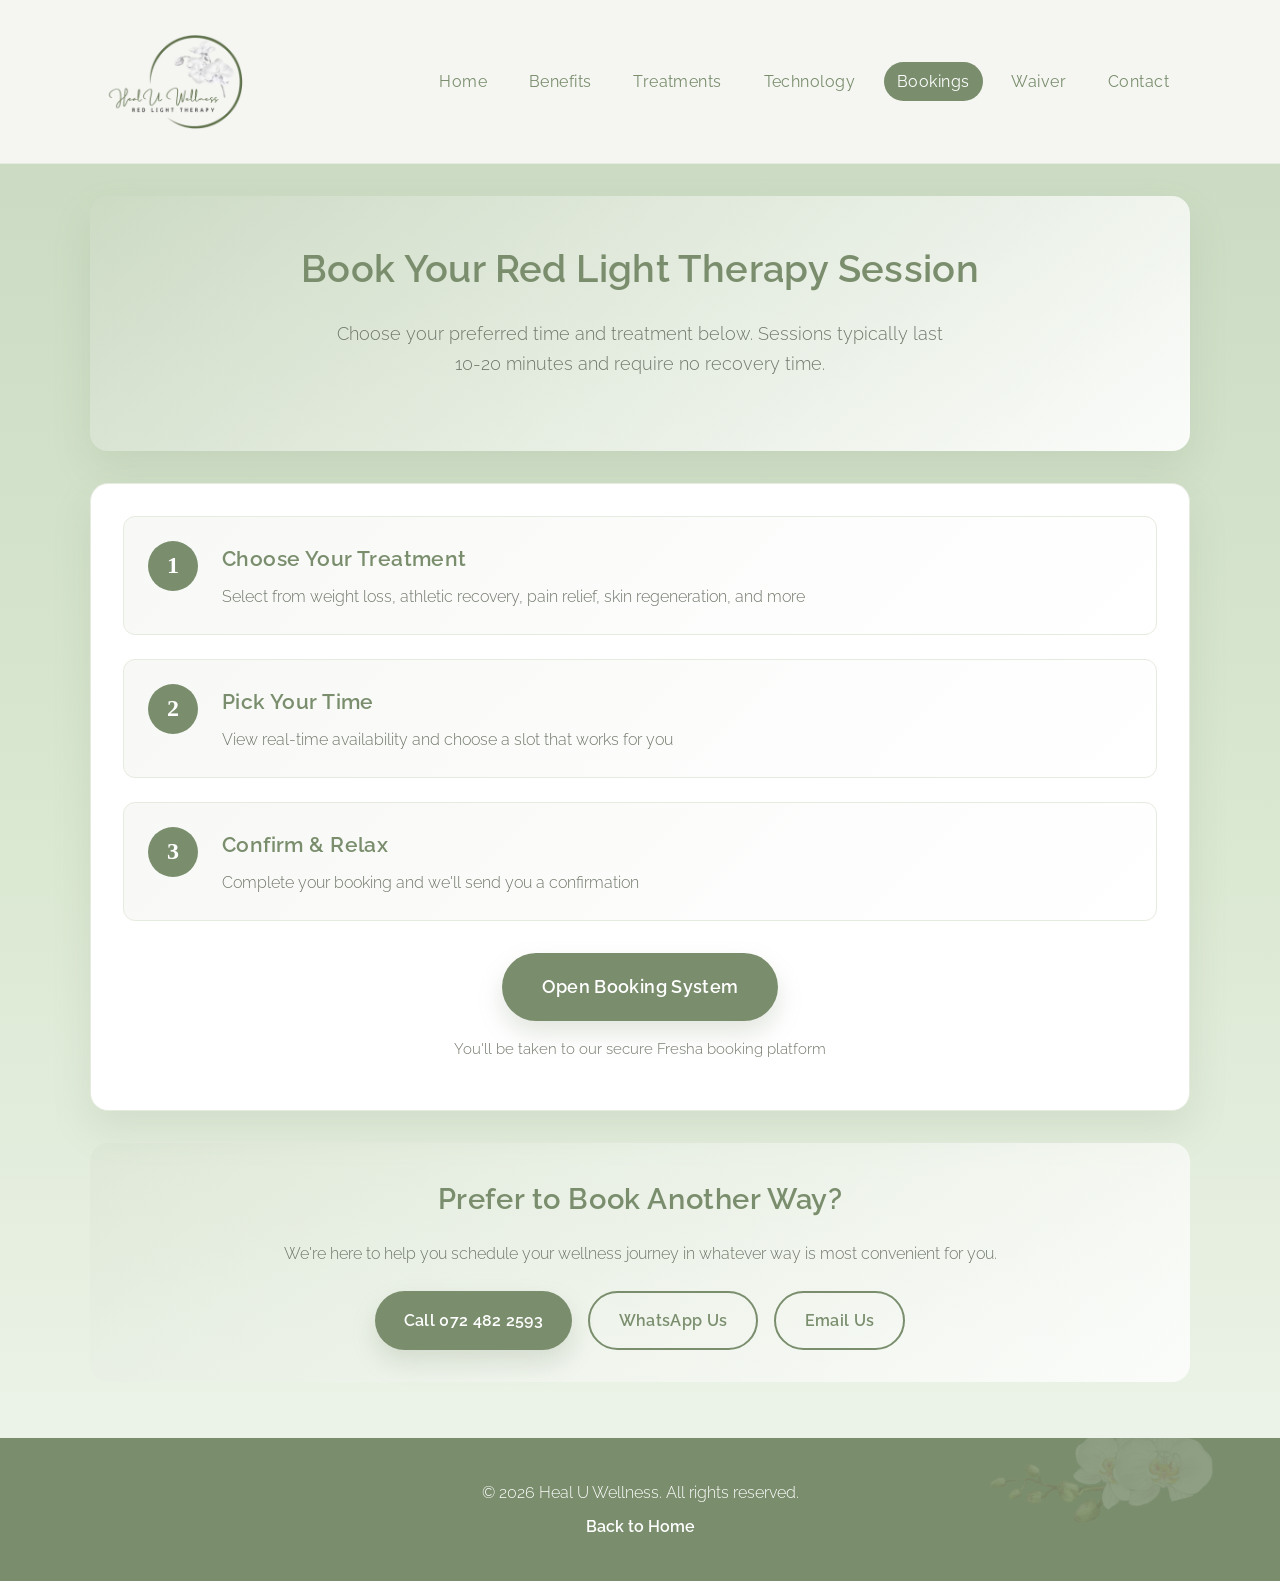
==== booking.html @ 1daddbcf "SEO pass and auto-deploy to Xneelo Bring the repo up to date with the live site, then: - remove orch" ====
<!DOCTYPE html>
<html lang="en">
<head>
  <meta charset="UTF-8">
  <meta name="viewport" content="width=device-width, initial-scale=1.0">

  <!-- Google tag (gtag.js) -->
  <script async src="https://www.googletagmanager.com/gtag/js?id=G-SNTFYKD85T"></script>
  <script>
    window.dataLayer = window.dataLayer || [];
    function gtag(){dataLayer.push(arguments);}
    gtag('js', new Date());

    gtag('config', 'G-SNTFYKD85T');
  </script>

  <title>Book Your Session - Heal U Wellness</title>
  <meta name="description" content="Book your red light therapy session at Heal U Wellness in Durbanville Hills. Choose from individual treatments or bundled packages.">
  <link rel="canonical" href="https://www.healuwellness.co.za/booking.html">
  <meta property="og:title" content="Book Your Session - Heal U Wellness">
  <meta property="og:description" content="Book your red light therapy session at Heal U Wellness in Durbanville Hills. Choose from individual treatments or bundled packages.">
  <meta property="og:url" content="https://www.healuwellness.co.za/booking.html">
  <meta property="og:type" content="website">
  <meta property="og:site_name" content="Heal U Wellness">
  <meta property="og:locale" content="en_ZA">
  <meta property="og:image" content="https://www.healuwellness.co.za/og-image.jpg">
  <meta property="og:image:width" content="1200">
  <meta property="og:image:height" content="630">
  <meta property="og:image:alt" content="Client relaxing under red light therapy at Heal U Wellness">
  <meta name="twitter:card" content="summary_large_image">
  <link rel="icon" type="image/x-icon" href="favicon.ico">
  <link rel="shortcut icon" type="image/x-icon" href="favicon.ico">
  <link rel="preconnect" href="https://fonts.googleapis.com">
  <link rel="preconnect" href="https://fonts.gstatic.com" crossorigin>
  <link href="https://fonts.googleapis.com/css2?family=Raleway:wght@300;400;500;600;700&display=swap" rel="stylesheet">
  <style>
/* Heal U Wellness - Soft Sage & Mauve Accent Palette */

:root {
  --cream: #f7f4f1;
  --petal: #f5f6f2;
  --blush: #e6ebdf;
  --orchid: #dcd4db;
  --mauve: #bfb6bd;
  --deep-mauve: #7a8e6d; /* soft sage green */
  --sand: #dfe7d2;
  --white: #ffffff;
  --charcoal: #2f2b2d;
  --text-muted: #70776a;
  --shadow: 0 18px 38px rgba(122, 142, 109, 0.16);
  --radius: 18px;
}

*,
*::before,
*::after {
  box-sizing: border-box;
}

html {
  scroll-behavior: smooth;
}

body {
  font-family: 'Raleway', sans-serif;
  font-weight: 300;
  margin: 0;
  background: linear-gradient(180deg, #c8d9c0 0%, #dbe8d2 55%, #f0f5ed 100%);
  color: var(--charcoal);
  line-height: 1.7;
}

h1, h2, h3, h4, h5, h6 {
  font-family: 'Raleway', sans-serif;
  font-weight: 600;
  letter-spacing: 0.02em;
}

img {
  max-width: 100%;
  display: block;
  height: auto;
}

a {
  color: inherit;
  text-decoration: none;
}

main {
  padding: 0 1.5rem 1.5rem;
}

section {
  padding: 1.5rem 0;
  max-width: 1100px;
  margin: 0 auto;
}

.site-header {
  background: var(--petal);
  border-bottom: 1px solid var(--blush);
}

.header-inner {
  max-width: 1100px;
  margin: 0 auto;
  display: flex;
  align-items: center;
  justify-content: space-between;
  padding: 0.1rem 0.5rem;
}

.brand-logo {
  width: 160px;
  min-width: 140px;
}

.main-nav {
  display: flex;
  align-items: center;
  margin-left: auto;
  background: transparent;
  border: none;
  box-shadow: none;
}

.main-nav ul {
  list-style: none;
  margin: 0;
  padding: 0;
  display: flex;
  gap: 1rem;
  justify-content: flex-end;
  flex-wrap: wrap;
  font-family: 'Raleway', sans-serif;
  font-weight: 400;
  color: var(--deep-mauve);
  letter-spacing: 0.03em;
}

.main-nav li {
  display: inline-flex;
  position: relative;
}

.main-nav a {
  padding: 0.35rem 0.8rem;
  border-radius: 999px;
  transition: background 0.2s ease, color 0.2s ease;
}

.main-nav a:hover,
.main-nav a:focus {
  background: var(--blush);
  color: var(--charcoal);
}

.main-nav a.active {
  background: var(--deep-mauve);
  color: var(--white);
}

.main-nav .dropdown {
  position: relative;
}

.main-nav .dropdown-menu {
  position: absolute;
  top: 100%;
  left: 0;
  background: var(--white);
  border: 1px solid var(--blush);
  border-radius: 12px;
  box-shadow: var(--shadow);
  min-width: 160px;
  padding: 0.5rem 0;
  opacity: 0;
  visibility: hidden;
  transform: translateY(-10px);
  transition: opacity 0.2s ease, transform 0.2s ease, visibility 0.2s;
  z-index: 100;
  margin-top: 0.5rem;
}

.main-nav .dropdown:hover .dropdown-menu {
  opacity: 1;
  visibility: visible;
  transform: translateY(0);
}

.main-nav .dropdown-menu a {
  display: block;
  padding: 0.6rem 1rem;
  border-radius: 0;
  white-space: nowrap;
}

.main-nav .dropdown-menu a:hover {
  background: var(--blush);
  border-radius: 0;
}

.btn {
  display: inline-flex;
  align-items: center;
  justify-content: center;
  padding: 0.85rem 1.8rem;
  border-radius: 999px;
  border: none;
  background: var(--deep-mauve);
  color: var(--white);
  font-weight: 600;
  letter-spacing: 0.02em;
  box-shadow: 0 12px 24px rgba(122, 142, 109, 0.22);
  cursor: pointer;
  transition: transform 0.2s ease, box-shadow 0.2s ease;
}

.btn:hover,
.btn:focus {
  transform: translateY(-2px);
  box-shadow: 0 18px 36px rgba(122, 142, 109, 0.26);
}

.btn-outline {
  background: transparent;
  border: 2px solid var(--deep-mauve);
  color: var(--deep-mauve);
  box-shadow: none;
}

.btn-outline:hover,
.btn-outline:focus {
  background: rgba(122, 142, 109, 0.1);
}

.booking-hero {
  background: linear-gradient(140deg, rgba(205, 214, 196, 0.3), rgba(255, 255, 255, 0.9));
  border-radius: var(--radius);
  padding: 2.5rem;
  box-shadow: var(--shadow);
  margin: 2rem auto;
  text-align: center;
  max-width: 1100px;
}

.booking-hero h1 {
  font-size: 2.4rem;
  margin: 0 0 1rem;
  color: var(--deep-mauve);
  letter-spacing: 0.01em;
}

.booking-hero p {
  font-size: 1.1rem;
  color: var(--text-muted);
  margin-bottom: 2rem;
  max-width: 620px;
  margin-left: auto;
  margin-right: auto;
}

.booking-container {
  background: var(--white);
  border-radius: var(--radius);
  padding: 2rem;
  box-shadow: var(--shadow);
  margin: 2rem auto;
  max-width: 1100px;
  border: 1px solid var(--blush);
}

.booking-options {
  display: grid;
  gap: 1.5rem;
  margin-bottom: 2rem;
}

.booking-step {
  display: flex;
  align-items: flex-start;
  gap: 1.5rem;
  padding: 1.5rem;
  background: linear-gradient(135deg, rgba(205, 214, 196, 0.15), rgba(255, 255, 255, 0.3));
  border-radius: 12px;
  border: 1px solid var(--blush);
  transition: transform 0.2s ease, box-shadow 0.2s ease;
}

.booking-step:hover {
  transform: translateX(8px);
  box-shadow: 0 8px 16px rgba(122, 142, 109, 0.12);
}

.step-number {
  flex-shrink: 0;
  width: 50px;
  height: 50px;
  background: var(--deep-mauve);
  color: var(--white);
  border-radius: 50%;
  display: flex;
  align-items: center;
  justify-content: center;
  font-family: 'Cormorant Garamond', serif;
  font-size: 1.5rem;
  font-weight: 600;
}

.step-content h3 {
  margin: 0 0 0.5rem;
  color: var(--deep-mauve);
  font-size: 1.3rem;
}

.step-content p {
  margin: 0;
  color: var(--text-muted);
  line-height: 1.6;
}

.btn-large {
  padding: 1.2rem 2.5rem;
  font-size: 1.1rem;
}

.alternative-booking {
  background: linear-gradient(140deg, rgba(205, 214, 196, 0.2), rgba(255, 255, 255, 0.8));
  border-radius: var(--radius);
  padding: 2rem;
  margin: 2rem auto;
  max-width: 1100px;
  text-align: center;
}

.alternative-booking h2 {
  font-size: 1.8rem;
  margin: 0 0 1rem;
  color: var(--deep-mauve);
}

.alternative-booking p {
  color: var(--text-muted);
  margin-bottom: 1.5rem;
}

.cta {
  display: flex;
  gap: 1rem;
  flex-wrap: wrap;
  justify-content: center;
}

footer {
  background: var(--deep-mauve);
  color: var(--white);
  text-align: center;
  padding: 2.2rem 1.5rem;
  position: relative;
  overflow: hidden;
}

footer::before {
  content: '';
  position: absolute;
  bottom: -20px;
  right: 50px;
  width: 250px;
  height: 250px;
  background: url('orchid.webp') center/contain no-repeat;
  opacity: 0.15;
  pointer-events: none;
  transform: rotate(-15deg);
}

footer a {
  color: var(--white);
  font-weight: 600;
}

footer p {
  margin: 0.4rem 0;
  position: relative;
  z-index: 1;
}

@media (max-width: 768px) {
  .header-inner {
    flex-direction: column;
    gap: 0.75rem;
    text-align: center;
  }

  .main-nav {
    margin-left: 0;
  }

  .main-nav ul {
    justify-content: center;
  }

  .brand-logo {
    width: 170px;
  }

  .booking-hero h1 {
    font-size: 2rem;
  }

  .booking-step {
    flex-direction: column;
    text-align: center;
    align-items: center;
  }

  .step-number {
    margin-bottom: 0.5rem;
  }
}

@media (max-width: 520px) {
  main {
    padding: 0 1rem 3rem;
  }

  .booking-hero,
  .booking-container,
  .alternative-booking {
    padding: 1.5rem;
  }

  .btn,
  .btn-outline {
    width: 100%;
  }

  .cta {
    flex-direction: column;
  }
}
  </style>
</head>
<body>
  <header class="site-header" id="top">
    <div class="header-inner">
      <a href="index.html"><img src="heal-u-wellness-logo.webp" alt="Heal U Wellness red light therapy logo" class="brand-logo"></a>
      <nav class="main-nav">
        <ul>
          <li><a href="index.html#home">Home</a></li>
          <li><a href="index.html#benefits">Benefits</a></li>
          <li class="dropdown">
            <a href="index.html#treatments">Treatments</a>
            <div class="dropdown-menu">
              <a href="index.html#bundles">Bundles</a>
            </div>
          </li>
          <li class="dropdown">
            <a href="index.html#technology">Technology</a>
            <div class="dropdown-menu">
              <a href="research.html">Research</a>
            </div>
          </li>
          <li><a href="booking.html" class="active">Bookings</a></li>
          <li><a href="waiver.html">Waiver</a></li>
          <li><a href="index.html#contact">Contact</a></li>
        </ul>
      </nav>
    </div>
  </header>

  <main>
    <div class="booking-hero">
      <h1>Book Your Red Light Therapy Session</h1>
      <p>Choose your preferred time and treatment below. Sessions typically last 10-20 minutes and require no recovery time.</p>
    </div>

    <div class="booking-container">
      <div class="booking-options">
        <div class="booking-step">
          <div class="step-number">1</div>
          <div class="step-content">
            <h3>Choose Your Treatment</h3>
            <p>Select from weight loss, athletic recovery, pain relief, skin regeneration, and more</p>
          </div>
        </div>
        <div class="booking-step">
          <div class="step-number">2</div>
          <div class="step-content">
            <h3>Pick Your Time</h3>
            <p>View real-time availability and choose a slot that works for you</p>
          </div>
        </div>
        <div class="booking-step">
          <div class="step-number">3</div>
          <div class="step-content">
            <h3>Confirm & Relax</h3>
            <p>Complete your booking and we'll send you a confirmation</p>
          </div>
        </div>
      </div>
      <div class="cta" style="margin-top: 2rem;">
        <a href="https://www.fresha.com/book-now/heal-u-wellness-oq3bak8i/all-offer?share=true&pId=2724512" target="_blank" rel="noopener" class="btn btn-large">Open Booking System</a>
      </div>
      <p style="text-align: center; color: var(--text-muted); margin-top: 1rem; font-size: 0.95rem;">You'll be taken to our secure Fresha booking platform</p>
    </div>

    <div class="alternative-booking">
      <h2>Prefer to Book Another Way?</h2>
      <p>We're here to help you schedule your wellness journey in whatever way is most convenient for you.</p>
      <div class="cta">
        <a href="tel:0724822593" class="btn">Call 072 482 2593</a>
        <a href="https://wa.me/27724822593" target="_blank" rel="noopener" class="btn btn-outline">WhatsApp Us</a>
        <a href="mailto:Debbie@healuwellness.co.za" class="btn btn-outline">Email Us</a>
      </div>
    </div>
  </main>

  <footer>
    <p>&copy; <span id="year"></span> Heal U Wellness. All rights reserved.</p>
    <p><a href="index.html#top">Back to Home</a></p>
  </footer>

  <script>
    document.getElementById('year').textContent = new Date().getFullYear();
  </script>
</body>
</html>
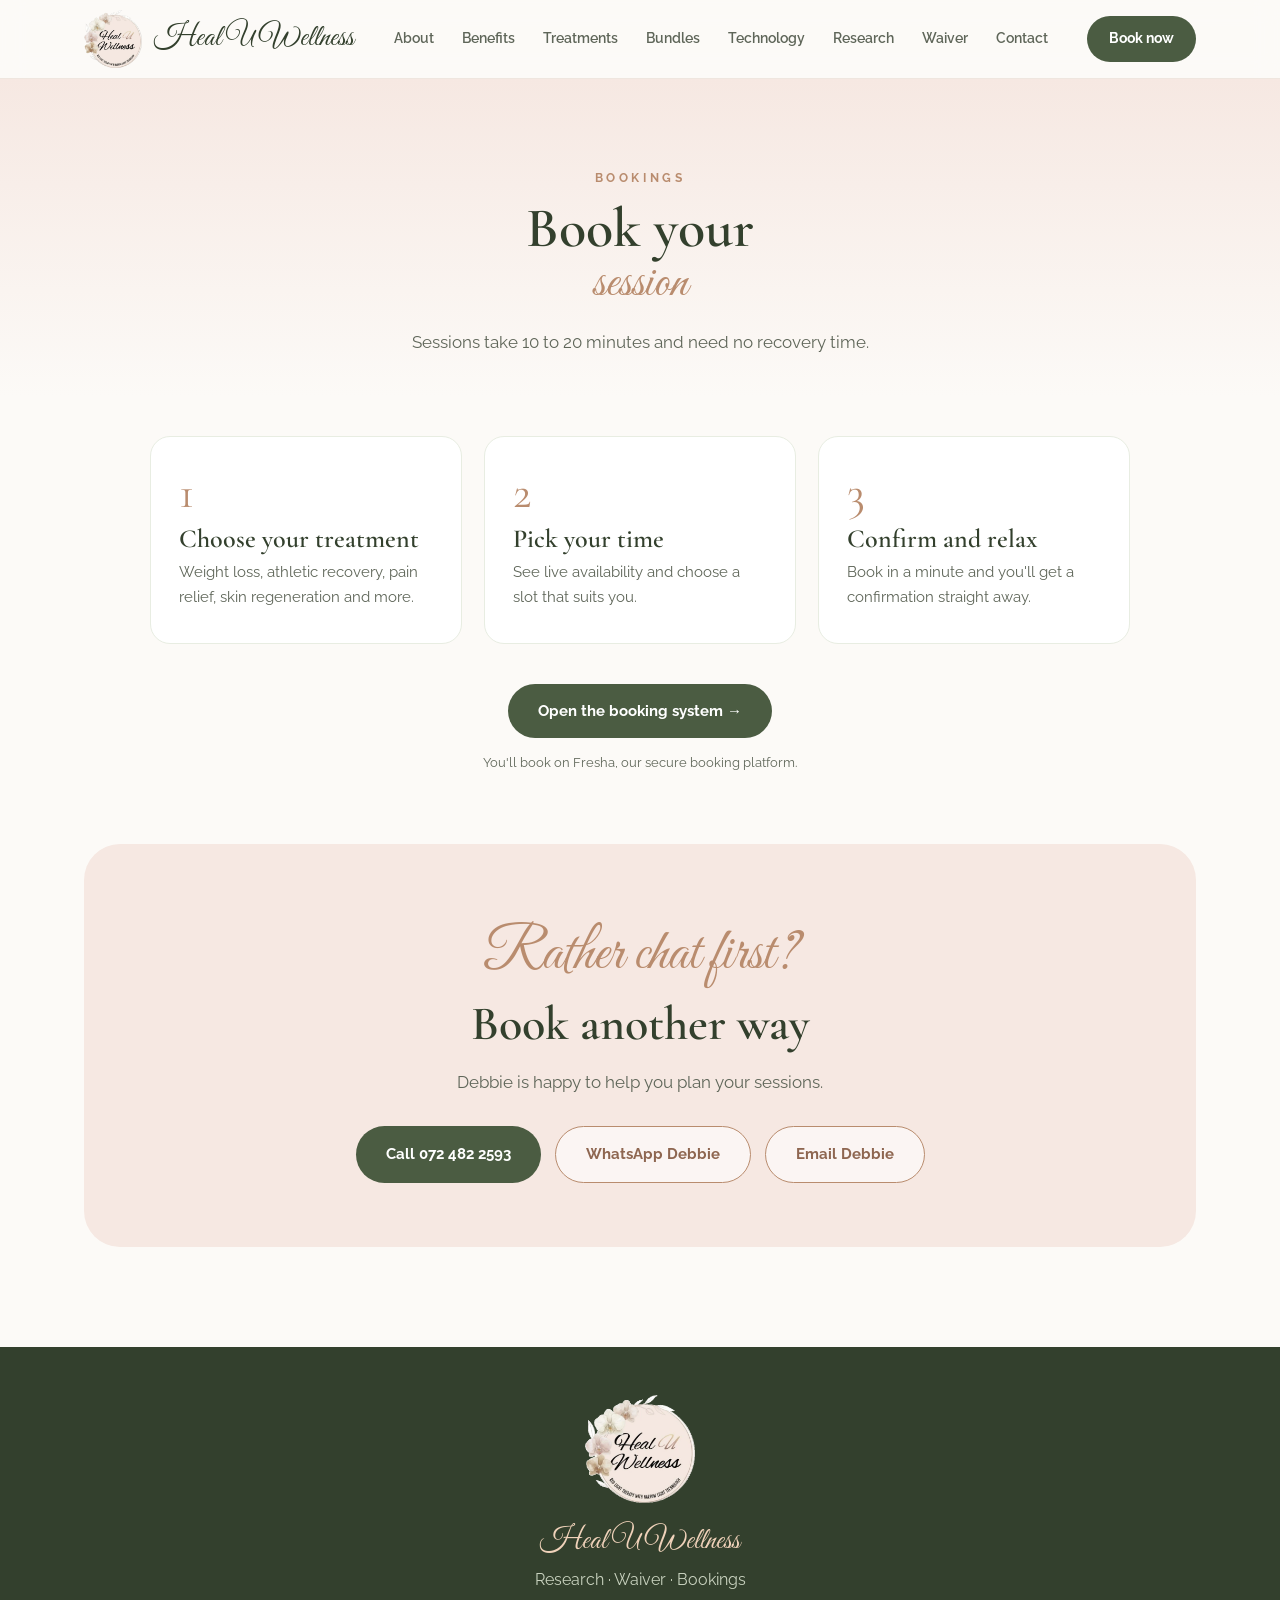
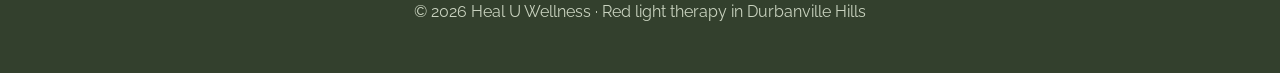
==== commit 46ba95c3: "Restyle Bookings, Waiver and Research to match the new home page Same nav, footer and palette as the" ====
--- a/booking.html
+++ b/booking.html
@@ -32,497 +32,261 @@
   <link rel="shortcut icon" type="image/x-icon" href="favicon.ico">
   <link rel="preconnect" href="https://fonts.googleapis.com">
   <link rel="preconnect" href="https://fonts.gstatic.com" crossorigin>
-  <link href="https://fonts.googleapis.com/css2?family=Raleway:wght@300;400;500;600;700&display=swap" rel="stylesheet">
+  <link href="https://fonts.googleapis.com/css2?family=Cormorant+Garamond:ital,wght@0,500;0,600;0,700;1,500&family=Great+Vibes&family=Raleway:wght@400;500;600;700&display=swap" rel="stylesheet">
   <style>
-/* Heal U Wellness - Soft Sage & Mauve Accent Palette */
-
-:root {
-  --cream: #f7f4f1;
-  --petal: #f5f6f2;
-  --blush: #e6ebdf;
-  --orchid: #dcd4db;
-  --mauve: #bfb6bd;
-  --deep-mauve: #7a8e6d; /* soft sage green */
-  --sand: #dfe7d2;
-  --white: #ffffff;
-  --charcoal: #2f2b2d;
-  --text-muted: #70776a;
-  --shadow: 0 18px 38px rgba(122, 142, 109, 0.16);
-  --radius: 18px;
+:root{
+  --sage:#7A8E6D; --sage-deep:#4B5C42; --sage-ink:#33402D; --sage-soft:#E8EDE2; --sage-mist:#F3F6EF;
+  --blush:#F6E8E2; --blush-deep:#EBD3CA; --rose:#B98C6E; --rose-dark:#8E6650;
+  --cream:#FCFAF7; --ink:#2F2B2D; --muted:#5F6659; --red:#D9463A;
+  --gold: linear-gradient(135deg,#D9B79A 0%,#B98C6E 45%,#8E6650 100%);
 }
-
-*,
-*::before,
-*::after {
-  box-sizing: border-box;
+*{box-sizing:border-box;margin:0;padding:0}
+body{font-family:Raleway,sans-serif;color:var(--ink);background:var(--cream);line-height:1.65;-webkit-font-smoothing:antialiased}
+img{max-width:100%;display:block}
+a{color:inherit;text-decoration:none}
+.wrap{max-width:1160px;margin:0 auto;padding:0 24px}
+h1,h2,h3{font-family:'Cormorant Garamond',serif;color:var(--sage-ink);line-height:1.1;font-weight:600}
+.script{font-family:'Great Vibes',cursive;font-weight:400;color:var(--rose);}
+.eyebrow{font-size:12px;letter-spacing:.3em;text-transform:uppercase;font-weight:700;color:var(--rose)}
+.btn{display:inline-flex;align-items:center;gap:8px;padding:15px 30px;border-radius:999px;font-weight:700;font-size:15px;transition:transform .2s,box-shadow .2s}
+.btn:hover{transform:translateY(-2px)}
+.btn-primary{background:var(--sage-deep);color:#fff}
+.btn-ghost{border:1.5px solid var(--rose);color:var(--rose-dark);background:rgba(255,255,255,.6)}
+.btn-light{background:#fff;color:var(--sage-deep)}
+.rule{width:48px;height:1.5px;background:var(--rose);margin:18px 0 0}
+.center{text-align:center}.center .rule{margin:18px auto 0}
+
+/* nav */
+nav{position:sticky;top:0;z-index:20;background:rgba(252,250,247,.88);backdrop-filter:blur(12px);border-bottom:1px solid rgba(185,140,110,.18)}
+nav .wrap{display:flex;align-items:center;justify-content:space-between;height:78px}
+nav .brand{display:flex;align-items:center;gap:12px}
+nav .brand img{width:58px;height:58px}
+nav .brand span{font-family:'Great Vibes';font-size:30px;color:var(--sage-ink)}
+nav ul{display:flex;gap:28px;list-style:none;font-size:14px;font-weight:600;color:var(--muted)}
+nav ul a:hover{color:var(--rose-dark)}
+nav .btn{padding:11px 22px;font-size:14px}
+
+/* hero */
+.hero{background:var(--cream)}
+.hero .wrap{display:grid;grid-template-columns:1.05fr .95fr;gap:56px;align-items:center;padding-top:72px;padding-bottom:88px}
+.hero h1{font-size:68px;margin:18px 0 6px}
+.hero h1 .script{display:block;font-size:64px;margin-top:4px}
+.hero p.lead{font-size:18px;color:var(--muted);max-width:500px;margin:18px 0 32px}
+.hero .ctas{display:flex;gap:14px;flex-wrap:wrap}
+.chips{display:flex;gap:10px;flex-wrap:wrap;margin-top:34px}
+.chip{display:flex;align-items:center;gap:8px;font-size:14px;font-weight:600;color:var(--sage-deep)}.chip svg{color:var(--rose)}.chips{gap:22px !important}
+.chip b{color:var(--rose-dark)}
+.hero-art{position:relative;justify-self:center;width:440px;max-width:100%}
+.arch{border-radius:220px 220px 28px 28px;overflow:hidden;aspect-ratio:4/5;box-shadow:0 24px 48px rgba(75,92,66,.14)}
+.arch img{width:100%;height:100%;object-fit:cover;object-position:62% 50%}
+.hero-art .badge{position:absolute;left:-70px;bottom:-40px;width:210px;filter:drop-shadow(0 18px 30px rgba(0,0,0,.12))}
+.hero-art .glow{position:absolute;inset:10% -12% auto auto;width:240px;height:240px;border-radius:50%;background:radial-gradient(circle,rgba(217,70,58,.25),transparent 70%);z-index:-1}
+.orchid-deco{position:absolute;right:-60px;top:40px;width:320px;opacity:.5;transform:rotate(-12deg);pointer-events:none}
+
+/* benefits strip */
+.strip{background:var(--sage-deep);color:#fff}
+.strip .wrap{display:grid;grid-template-columns:repeat(5,1fr);gap:16px;padding:34px 24px}
+.strip div{display:flex;flex-direction:column;align-items:center;gap:10px;font-weight:600;font-size:14px;text-align:center}
+.strip img{width:46px;height:46px;filter:brightness(0) invert(1);opacity:.9}
+
+section{padding:96px 0}
+h2{font-size:48px}
+.sub{color:var(--muted);font-size:17px;max-width:620px;margin:18px auto 0}
+
+/* what it does */
+.does{background:var(--blush)}
+.does .grid{display:grid;grid-template-columns:repeat(2,1fr);gap:0 48px;max-width:900px;margin:48px auto 0}
+.does .item{display:flex;gap:12px;align-items:flex-start;padding:14px 0;border-bottom:1px solid var(--blush-deep);font-weight:500}
+.tick{flex:none;color:var(--rose);margin-top:3px}
+
+/* treatments */
+.cards{display:grid;grid-template-columns:repeat(4,1fr);gap:22px;margin-top:52px}
+.card{background:#fff;border-radius:20px;padding:28px 24px 24px;border:1px solid var(--sage-soft);display:flex;flex-direction:column;transition:transform .25s,box-shadow .25s;position:relative}
+.card:hover{border-color:var(--sage)}
+.card .ico{width:54px;height:54px;border-radius:16px;background:var(--sage-mist);display:grid;place-items:center;font-size:26px;margin-bottom:16px}
+.card h3{font-size:26px}
+.card .meta{font-size:12px;font-weight:700;letter-spacing:.06em;text-transform:uppercase;color:var(--rose-dark);margin:6px 0 10px}
+.card p{font-size:14.5px;color:var(--muted)}
+.card ul{list-style:none;margin:14px 0 18px;font-size:14px}
+.card li{padding-left:22px;position:relative;margin:5px 0;color:var(--sage-ink)}
+.card li:before{content:'';position:absolute;left:2px;top:9px;width:8px;height:8px;border-radius:50%;background:var(--rose)}
+.card .foot{margin-top:auto;display:flex;align-items:center;justify-content:space-between;gap:8px;padding-top:16px;border-top:1px dashed var(--blush-deep)}
+.price{font-family:'Cormorant Garamond';font-size:26px;font-weight:700;color:var(--sage-ink)}
+.price small{font-family:Raleway;font-size:11px;font-weight:600;color:var(--muted);display:block;letter-spacing:.05em;text-transform:uppercase}
+.card .btn{padding:10px 18px;font-size:13px}
+
+/* bundles */
+.bundles{background:linear-gradient(180deg,var(--sage-mist),var(--sage-soft))}
+.bgrid{display:grid;grid-template-columns:repeat(5,1fr);gap:18px;margin-top:48px}
+.bundle{display:flex;flex-direction:column;align-items:center;background:#fff;border-radius:22px;padding:26px 20px 22px;text-align:center;position:relative;border:1px solid #fff;}
+.bundle .save{order:3;font-size:12px;font-weight:700;letter-spacing:.06em;text-transform:uppercase;color:var(--rose-dark);margin:-8px 0 14px}.bundle h3{order:1}.bundle p{order:2}.bundle .price{order:2}.bundle .btn{order:4}
+.bundle h3{font-size:22px;margin:10px 0 8px}
+.bundle p{font-size:13.5px;color:var(--muted);min-height:44px}
+.bundle .price{display:block;margin:12px 0 14px}
+.bundle .btn{padding:10px 18px;font-size:13px;margin-top:auto}
+.note{margin-top:30px;text-align:center;font-size:14px;color:var(--muted)}
+
+/* tech */
+.tech{background:var(--sage-ink);color:#E9EEE3}
+.tech .wrap{display:grid;grid-template-columns:1fr 1fr;gap:64px;align-items:center}
+.tech h2{color:#fff}.tech .eyebrow{background:linear-gradient(135deg,#F0D2BA,#D9B79A);-webkit-background-clip:text;background-clip:text}
+.tech p{color:#D3DBCB;margin-top:18px}
+.waves{display:flex;gap:16px;margin:30px 0}
+.wave{flex:1;border:1px solid rgba(255,255,255,.18);border-radius:20px;padding:20px;background:rgba(255,255,255,.04)}
+.wave b{display:block;font-family:'Cormorant Garamond';font-size:46px;line-height:1;color:#fff}
+.wave b span{font-size:22px}
+.wave i{font-style:normal;font-size:13px;color:#C2CCB9}
+.wave.red b{color:#FF8A7A}
+.science{list-style:none;display:grid;gap:12px;margin-top:8px}
+.science li{display:flex;gap:12px;font-size:15px}
+.science li strong{color:#fff}.science .dot{flex:none;width:6px;height:6px;border-radius:50%;background:#FF8A7A;margin-top:9px}
+.tech .photo{border-radius:20px;overflow:hidden}
+
+/* book */
+.book .panel{background:var(--blush);border-radius:36px;padding:64px 40px;text-align:center;position:relative;overflow:hidden}
+.book .panel .script{font-size:58px;display:block;margin-bottom:-6px}
+.book .ctas{display:flex;gap:14px;justify-content:center;flex-wrap:wrap;margin-top:30px}
+.book .orchid-l{position:absolute;left:-80px;bottom:-30px;width:300px;opacity:.55;transform:scaleX(-1) rotate(-8deg)}
+
+/* contact */
+.contact .wrap{display:grid;grid-template-columns:1fr 1.2fr;gap:28px}
+.box{background:#fff;border-radius:26px;padding:34px;border:1px solid var(--sage-soft)}
+.box h3{font-size:28px;margin-bottom:14px}
+.box .line{display:flex;gap:12px;align-items:center;margin:12px 0;font-weight:500}
+.box .line span{color:var(--rose);display:grid;place-items:center}
+label{display:block;font-size:13px;font-weight:700;color:var(--sage-ink);margin:14px 0 6px}
+input,textarea{width:100%;padding:13px 16px;border-radius:14px;border:1.5px solid var(--sage-soft);background:var(--sage-mist);font:inherit}
+footer{background:var(--sage-ink);color:#C9D2BF;text-align:center;padding:48px 24px}
+footer img{width:110px;margin:0 auto 14px}
+footer .script{color:#F0D2BA;font-size:30px}
+
+/* treatment finder */
+.finder{background:var(--sage-mist)}
+.quiz{max-width:760px;margin:44px auto 0;background:#fff;border-radius:24px;border:1px solid var(--sage-soft);padding:40px;min-height:330px;position:relative}
+.quiz .step{font-size:12px;font-weight:700;letter-spacing:.2em;text-transform:uppercase;color:var(--rose)}
+.quiz h3{font-size:32px;margin:8px 0 24px}
+.opts{display:grid;grid-template-columns:repeat(2,1fr);gap:12px}
+.opt{font:inherit;text-align:left;padding:16px 20px;border-radius:16px;border:1.5px solid var(--sage-soft);background:var(--cream);color:var(--sage-ink);font-weight:600;font-size:15px;cursor:pointer;transition:border-color .2s,background .2s,transform .2s}
+.opt:hover{border-color:var(--sage);background:#fff;transform:translateY(-2px)}
+.opt small{display:block;font-weight:500;color:var(--muted);font-size:13px;margin-top:2px}
+.back{background:none;border:0;font:inherit;color:var(--muted);font-size:13px;font-weight:600;cursor:pointer;margin-top:22px}
+.result .eyebrow{margin-bottom:6px}
+.result h3{font-size:40px;margin:0 0 6px}
+.result .plan{display:grid;grid-template-columns:repeat(3,1fr);gap:12px;margin:22px 0}
+.result .plan div{background:var(--sage-mist);border-radius:14px;padding:14px 16px;font-size:13px;color:var(--muted)}
+.result .plan b{display:block;font-family:'Cormorant Garamond';font-size:24px;color:var(--sage-ink);line-height:1.1}
+.result .ctas{display:flex;gap:12px;flex-wrap:wrap}
+.result .fine{font-size:12.5px;color:var(--muted);margin-top:18px}
+.fade{animation:fadeIn .45s ease both}
+@keyframes fadeIn{from{opacity:0;transform:translateY(10px)}to{opacity:1;transform:none}}
+
+/* scroll reveal */
+.reveal{opacity:0;transform:translateY(26px);transition:opacity .8s ease,transform .8s cubic-bezier(.2,.7,.2,1)}
+.reveal.in{opacity:1;transform:none}
+@media (prefers-reduced-motion:reduce){.reveal{opacity:1;transform:none;transition:none}.fade{animation:none}}
+@media (max-width:640px){.opts{grid-template-columns:1fr}.quiz{padding:26px}.result .plan{grid-template-columns:1fr}}
+
+/* meet debbie */
+.meet .grid{display:grid;grid-template-columns:minmax(0,400px) minmax(0,1fr);gap:80px;align-items:center;max-width:1040px;margin:0 auto}
+.meet .portrait{position:relative;max-width:400px}
+.meet .portrait img{width:100%;height:auto;aspect-ratio:4/5;object-fit:cover;border-radius:220px 220px 24px 24px;display:block}
+.meet .portrait::before{content:'';position:absolute;inset:-18px 18px 18px -18px;border:1.5px solid var(--rose);border-radius:220px 220px 24px 24px;opacity:.5;z-index:-1}
+.meet h2{text-align:left}
+.meet .script-hi{font-family:'Great Vibes';font-size:44px;color:var(--rose);line-height:1}
+.meet p{color:var(--muted);font-size:16.5px;line-height:1.8;margin:0 0 16px}
+.meet .sig{font-family:'Great Vibes';font-size:38px;color:var(--sage-deep);margin-top:6px}
+.meet .rule{margin:18px 0 24px}
+@media (max-width:900px){.meet .grid{grid-template-columns:1fr;gap:44px}.meet .portrait{max-width:360px;margin:0 auto}}
+
+@media (max-width:900px){
+  nav ul{display:none} nav .brand span{display:none} nav .btn{white-space:nowrap} .orchid-deco{width:200px;right:-70px;top:-10px;opacity:.35}
+  .hero .wrap,.tech .wrap,.contact .wrap{grid-template-columns:1fr}
+  .hero h1{font-size:46px}.hero h1 .script{font-size:44px}
+  .hero-art{width:300px;margin:20px auto 40px}.hero-art .badge{width:150px;left:-40px}
+  .strip .wrap{grid-template-columns:repeat(3,1fr)}
+  .cards{grid-template-columns:1fr 1fr}.bgrid{grid-template-columns:1fr 1fr}
+  .does .grid{grid-template-columns:1fr}
+  h2{font-size:38px} section{padding:70px 0}
 }
-
-html {
-  scroll-behavior: smooth;
+@media (max-width:560px){.cards,.bgrid{grid-template-columns:1fr}.strip .wrap{grid-template-columns:repeat(2,1fr)}}
+
+/* reviews */
+.reviews{padding-top:0}
+.rv-head{display:flex;align-items:center;justify-content:center;gap:14px;margin-bottom:36px;font-size:14px;color:var(--muted);flex-wrap:wrap}
+.rv-head b{font-family:'Cormorant Garamond';font-size:34px;color:var(--sage-ink);font-weight:600}
+.rv-head a{color:var(--rose-dark);font-weight:600}
+.stars{display:inline-flex;gap:3px;color:var(--rose)}
+.stars svg{width:16px;height:16px}
+.rvs{display:grid;grid-template-columns:repeat(3,1fr);gap:22px}
+.rv{background:#fff;border:1px solid var(--sage-soft);border-radius:20px;padding:30px 28px;position:relative}
+.rv::before{content:'\201C';position:absolute;top:6px;right:22px;font-family:'Cormorant Garamond';font-size:90px;color:var(--blush);line-height:1}
+.rv q{display:block;quotes:none;font-family:'Cormorant Garamond';font-size:23px;line-height:1.35;color:var(--sage-ink);margin:14px 0 18px}
+.rv .who{font-size:13px;font-weight:700;color:var(--sage-ink)}
+.rv .who span{display:block;font-weight:500;color:var(--muted);margin-top:2px}
+@media (max-width:900px){.rvs{grid-template-columns:1fr}}
+
+/* production extras */
+.nav-end{display:flex;align-items:center;gap:10px}
+.menu-btn{display:none;background:none;border:0;color:var(--sage-ink);cursor:pointer;padding:6px}
+.research-link{display:inline-block;margin-top:22px;color:#E8C9B5;font-weight:600;font-size:14px}
+.contact .line a{color:inherit}
+.flinks{margin-bottom:6px}.flinks a{color:inherit}
+button.btn{border:0;font:inherit;cursor:pointer}
+@media (max-width:900px){
+  .menu-btn{display:block}
+  nav ul.open{display:flex;flex-direction:column;gap:0;position:absolute;top:78px;left:0;right:0;background:var(--cream);border-bottom:1px solid rgba(185,140,110,.25);padding:8px 24px 16px}
+  nav ul.open a{display:block;padding:12px 0}
 }
 
-body {
-  font-family: 'Raleway', sans-serif;
-  font-weight: 300;
-  margin: 0;
-  background: linear-gradient(180deg, #c8d9c0 0%, #dbe8d2 55%, #f0f5ed 100%);
-  color: var(--charcoal);
-  line-height: 1.7;
-}
-
-h1, h2, h3, h4, h5, h6 {
-  font-family: 'Raleway', sans-serif;
-  font-weight: 600;
-  letter-spacing: 0.02em;
-}
-
-img {
-  max-width: 100%;
-  display: block;
-  height: auto;
-}
-
-a {
-  color: inherit;
-  text-decoration: none;
-}
-
-main {
-  padding: 0 1.5rem 1.5rem;
-}
-
-section {
-  padding: 1.5rem 0;
-  max-width: 1100px;
-  margin: 0 auto;
-}
-
-.site-header {
-  background: var(--petal);
-  border-bottom: 1px solid var(--blush);
-}
-
-.header-inner {
-  max-width: 1100px;
-  margin: 0 auto;
-  display: flex;
-  align-items: center;
-  justify-content: space-between;
-  padding: 0.1rem 0.5rem;
-}
-
-.brand-logo {
-  width: 160px;
-  min-width: 140px;
-}
-
-.main-nav {
-  display: flex;
-  align-items: center;
-  margin-left: auto;
-  background: transparent;
-  border: none;
-  box-shadow: none;
-}
-
-.main-nav ul {
-  list-style: none;
-  margin: 0;
-  padding: 0;
-  display: flex;
-  gap: 1rem;
-  justify-content: flex-end;
-  flex-wrap: wrap;
-  font-family: 'Raleway', sans-serif;
-  font-weight: 400;
-  color: var(--deep-mauve);
-  letter-spacing: 0.03em;
-}
-
-.main-nav li {
-  display: inline-flex;
-  position: relative;
-}
-
-.main-nav a {
-  padding: 0.35rem 0.8rem;
-  border-radius: 999px;
-  transition: background 0.2s ease, color 0.2s ease;
-}
-
-.main-nav a:hover,
-.main-nav a:focus {
-  background: var(--blush);
-  color: var(--charcoal);
-}
-
-.main-nav a.active {
-  background: var(--deep-mauve);
-  color: var(--white);
-}
-
-.main-nav .dropdown {
-  position: relative;
-}
-
-.main-nav .dropdown-menu {
-  position: absolute;
-  top: 100%;
-  left: 0;
-  background: var(--white);
-  border: 1px solid var(--blush);
-  border-radius: 12px;
-  box-shadow: var(--shadow);
-  min-width: 160px;
-  padding: 0.5rem 0;
-  opacity: 0;
-  visibility: hidden;
-  transform: translateY(-10px);
-  transition: opacity 0.2s ease, transform 0.2s ease, visibility 0.2s;
-  z-index: 100;
-  margin-top: 0.5rem;
-}
-
-.main-nav .dropdown:hover .dropdown-menu {
-  opacity: 1;
-  visibility: visible;
-  transform: translateY(0);
-}
-
-.main-nav .dropdown-menu a {
-  display: block;
-  padding: 0.6rem 1rem;
-  border-radius: 0;
-  white-space: nowrap;
-}
-
-.main-nav .dropdown-menu a:hover {
-  background: var(--blush);
-  border-radius: 0;
-}
-
-.btn {
-  display: inline-flex;
-  align-items: center;
-  justify-content: center;
-  padding: 0.85rem 1.8rem;
-  border-radius: 999px;
-  border: none;
-  background: var(--deep-mauve);
-  color: var(--white);
-  font-weight: 600;
-  letter-spacing: 0.02em;
-  box-shadow: 0 12px 24px rgba(122, 142, 109, 0.22);
-  cursor: pointer;
-  transition: transform 0.2s ease, box-shadow 0.2s ease;
-}
-
-.btn:hover,
-.btn:focus {
-  transform: translateY(-2px);
-  box-shadow: 0 18px 36px rgba(122, 142, 109, 0.26);
-}
-
-.btn-outline {
-  background: transparent;
-  border: 2px solid var(--deep-mauve);
-  color: var(--deep-mauve);
-  box-shadow: none;
-}
-
-.btn-outline:hover,
-.btn-outline:focus {
-  background: rgba(122, 142, 109, 0.1);
-}
-
-.booking-hero {
-  background: linear-gradient(140deg, rgba(205, 214, 196, 0.3), rgba(255, 255, 255, 0.9));
-  border-radius: var(--radius);
-  padding: 2.5rem;
-  box-shadow: var(--shadow);
-  margin: 2rem auto;
-  text-align: center;
-  max-width: 1100px;
-}
-
-.booking-hero h1 {
-  font-size: 2.4rem;
-  margin: 0 0 1rem;
-  color: var(--deep-mauve);
-  letter-spacing: 0.01em;
-}
-
-.booking-hero p {
-  font-size: 1.1rem;
-  color: var(--text-muted);
-  margin-bottom: 2rem;
-  max-width: 620px;
-  margin-left: auto;
-  margin-right: auto;
-}
-
-.booking-container {
-  background: var(--white);
-  border-radius: var(--radius);
-  padding: 2rem;
-  box-shadow: var(--shadow);
-  margin: 2rem auto;
-  max-width: 1100px;
-  border: 1px solid var(--blush);
-}
-
-.booking-options {
-  display: grid;
-  gap: 1.5rem;
-  margin-bottom: 2rem;
-}
-
-.booking-step {
-  display: flex;
-  align-items: flex-start;
-  gap: 1.5rem;
-  padding: 1.5rem;
-  background: linear-gradient(135deg, rgba(205, 214, 196, 0.15), rgba(255, 255, 255, 0.3));
-  border-radius: 12px;
-  border: 1px solid var(--blush);
-  transition: transform 0.2s ease, box-shadow 0.2s ease;
-}
-
-.booking-step:hover {
-  transform: translateX(8px);
-  box-shadow: 0 8px 16px rgba(122, 142, 109, 0.12);
-}
-
-.step-number {
-  flex-shrink: 0;
-  width: 50px;
-  height: 50px;
-  background: var(--deep-mauve);
-  color: var(--white);
-  border-radius: 50%;
-  display: flex;
-  align-items: center;
-  justify-content: center;
-  font-family: 'Cormorant Garamond', serif;
-  font-size: 1.5rem;
-  font-weight: 600;
-}
-
-.step-content h3 {
-  margin: 0 0 0.5rem;
-  color: var(--deep-mauve);
-  font-size: 1.3rem;
-}
-
-.step-content p {
-  margin: 0;
-  color: var(--text-muted);
-  line-height: 1.6;
-}
-
-.btn-large {
-  padding: 1.2rem 2.5rem;
-  font-size: 1.1rem;
-}
-
-.alternative-booking {
-  background: linear-gradient(140deg, rgba(205, 214, 196, 0.2), rgba(255, 255, 255, 0.8));
-  border-radius: var(--radius);
-  padding: 2rem;
-  margin: 2rem auto;
-  max-width: 1100px;
-  text-align: center;
-}
-
-.alternative-booking h2 {
-  font-size: 1.8rem;
-  margin: 0 0 1rem;
-  color: var(--deep-mauve);
-}
-
-.alternative-booking p {
-  color: var(--text-muted);
-  margin-bottom: 1.5rem;
-}
-
-.cta {
-  display: flex;
-  gap: 1rem;
-  flex-wrap: wrap;
-  justify-content: center;
-}
-
-footer {
-  background: var(--deep-mauve);
-  color: var(--white);
-  text-align: center;
-  padding: 2.2rem 1.5rem;
-  position: relative;
-  overflow: hidden;
-}
-
-footer::before {
-  content: '';
-  position: absolute;
-  bottom: -20px;
-  right: 50px;
-  width: 250px;
-  height: 250px;
-  background: url('orchid.webp') center/contain no-repeat;
-  opacity: 0.15;
-  pointer-events: none;
-  transform: rotate(-15deg);
-}
-
-footer a {
-  color: var(--white);
-  font-weight: 600;
-}
-
-footer p {
-  margin: 0.4rem 0;
-  position: relative;
-  z-index: 1;
-}
-
-@media (max-width: 768px) {
-  .header-inner {
-    flex-direction: column;
-    gap: 0.75rem;
-    text-align: center;
-  }
-
-  .main-nav {
-    margin-left: 0;
-  }
-
-  .main-nav ul {
-    justify-content: center;
-  }
-
-  .brand-logo {
-    width: 170px;
-  }
-
-  .booking-hero h1 {
-    font-size: 2rem;
-  }
-
-  .booking-step {
-    flex-direction: column;
-    text-align: center;
-    align-items: center;
-  }
-
-  .step-number {
-    margin-bottom: 0.5rem;
-  }
-}
-
-@media (max-width: 520px) {
-  main {
-    padding: 0 1rem 3rem;
-  }
-
-  .booking-hero,
-  .booking-container,
-  .alternative-booking {
-    padding: 1.5rem;
-  }
-
-  .btn,
-  .btn-outline {
-    width: 100%;
-  }
-
-  .cta {
-    flex-direction: column;
-  }
-}
-  </style>
+/* inner pages */
+.page-head{padding:90px 0 40px;text-align:center;background:linear-gradient(180deg,var(--blush) 0%,var(--cream) 100%)}
+.page-head h1{font-family:'Cormorant Garamond';font-weight:600;font-size:56px;line-height:1.05;color:var(--sage-ink);margin:10px 0 0}
+.page-head h1 .script{display:block;font-size:50px}
+.page-head .sub{max-width:620px;margin:18px auto 0}
+.inner{padding:40px 0 100px}
+nav ul a[aria-current]{color:var(--rose-dark)}
+.steps{display:grid;grid-template-columns:repeat(3,1fr);gap:22px;max-width:980px;margin:0 auto}
+.step{background:#fff;border:1px solid var(--sage-soft);border-radius:20px;padding:32px 28px}
+.step .n{font-family:'Cormorant Garamond';font-size:46px;line-height:1;color:var(--rose)}
+.step h3{font-family:'Cormorant Garamond';font-size:26px;color:var(--sage-ink);margin:10px 0 6px}
+.step p{color:var(--muted);font-size:15px;line-height:1.7}
+.go{text-align:center;margin:40px 0 70px}
+.go .fine{font-size:13px;color:var(--muted);margin-top:14px}
+.waiver-box{max-width:860px;margin:0 auto;background:#fff;border:1px solid var(--sage-soft);border-radius:24px;padding:28px;min-height:400px}
+.rgrid{display:grid;grid-template-columns:repeat(2,1fr);gap:22px}
+.rcard{background:#fff;border:1px solid var(--sage-soft);border-radius:20px;padding:34px 32px}
+.rcard h2{font-family:'Cormorant Garamond';font-size:30px;text-align:left;color:var(--sage-ink);margin:0 0 10px}
+.rcard>p{color:var(--muted);font-size:15px;line-height:1.75;margin-bottom:18px}
+.rcard ul{list-style:none;border-top:1px solid var(--sage-soft)}
+.rcard li a{display:flex;justify-content:space-between;gap:16px;padding:12px 0;border-bottom:1px solid var(--sage-soft);font-size:14.5px;font-weight:600;color:var(--sage-deep)}
+.rcard li a:hover{color:var(--rose-dark)}
+.rcard li svg{flex:none;margin-top:3px;color:var(--rose)}
+.note{max-width:760px;margin:40px auto 0;text-align:center;font-size:13px;color:var(--muted)}
+@media (max-width:900px){.steps,.rgrid{grid-template-columns:1fr}.page-head{padding:60px 0 30px}.page-head h1{font-size:42px}.page-head h1 .script{font-size:40px}}
+</style>
 </head>
-<body>
-  <header class="site-header" id="top">
-    <div class="header-inner">
-      <a href="index.html"><img src="heal-u-wellness-logo.webp" alt="Heal U Wellness red light therapy logo" class="brand-logo"></a>
-      <nav class="main-nav">
-        <ul>
-          <li><a href="index.html#home">Home</a></li>
-          <li><a href="index.html#benefits">Benefits</a></li>
-          <li class="dropdown">
-            <a href="index.html#treatments">Treatments</a>
-            <div class="dropdown-menu">
-              <a href="index.html#bundles">Bundles</a>
-            </div>
-          </li>
-          <li class="dropdown">
-            <a href="index.html#technology">Technology</a>
-            <div class="dropdown-menu">
-              <a href="research.html">Research</a>
-            </div>
-          </li>
-          <li><a href="booking.html" class="active">Bookings</a></li>
-          <li><a href="waiver.html">Waiver</a></li>
-          <li><a href="index.html#contact">Contact</a></li>
-        </ul>
-      </nav>
-    </div>
-  </header>
-
-  <main>
-    <div class="booking-hero">
-      <h1>Book Your Red Light Therapy Session</h1>
-      <p>Choose your preferred time and treatment below. Sessions typically last 10-20 minutes and require no recovery time.</p>
-    </div>
-
-    <div class="booking-container">
-      <div class="booking-options">
-        <div class="booking-step">
-          <div class="step-number">1</div>
-          <div class="step-content">
-            <h3>Choose Your Treatment</h3>
-            <p>Select from weight loss, athletic recovery, pain relief, skin regeneration, and more</p>
-          </div>
-        </div>
-        <div class="booking-step">
-          <div class="step-number">2</div>
-          <div class="step-content">
-            <h3>Pick Your Time</h3>
-            <p>View real-time availability and choose a slot that works for you</p>
-          </div>
-        </div>
-        <div class="booking-step">
-          <div class="step-number">3</div>
-          <div class="step-content">
-            <h3>Confirm & Relax</h3>
-            <p>Complete your booking and we'll send you a confirmation</p>
-          </div>
-        </div>
-      </div>
-      <div class="cta" style="margin-top: 2rem;">
-        <a href="https://www.fresha.com/book-now/heal-u-wellness-oq3bak8i/all-offer?share=true&pId=2724512" target="_blank" rel="noopener" class="btn btn-large">Open Booking System</a>
-      </div>
-      <p style="text-align: center; color: var(--text-muted); margin-top: 1rem; font-size: 0.95rem;">You'll be taken to our secure Fresha booking platform</p>
-    </div>
-
-    <div class="alternative-booking">
-      <h2>Prefer to Book Another Way?</h2>
-      <p>We're here to help you schedule your wellness journey in whatever way is most convenient for you.</p>
-      <div class="cta">
-        <a href="tel:0724822593" class="btn">Call 072 482 2593</a>
-        <a href="https://wa.me/27724822593" target="_blank" rel="noopener" class="btn btn-outline">WhatsApp Us</a>
-        <a href="mailto:Debbie@healuwellness.co.za" class="btn btn-outline">Email Us</a>
-      </div>
-    </div>
-  </main>
-
-  <footer>
-    <p>&copy; <span id="year"></span> Heal U Wellness. All rights reserved.</p>
-    <p><a href="index.html#top">Back to Home</a></p>
-  </footer>
-
-  <script>
-    document.getElementById('year').textContent = new Date().getFullYear();
-  </script>
+<body id="top">
+<nav><div class="wrap">
+  <a class="brand" href="index.html#top"><img src="heal-u-wellness-logo-round.webp" alt="Heal U Wellness"><span>Heal U Wellness</span></a>
+  <ul><li><a href="index.html#about">About</a></li><li><a href="index.html#benefits">Benefits</a></li><li><a href="index.html#treatments">Treatments</a></li><li><a href="index.html#bundles">Bundles</a></li><li><a href="index.html#technology">Technology</a></li><li><a href="research.html">Research</a></li><li><a href="waiver.html">Waiver</a></li><li><a href="index.html#contact">Contact</a></li></ul>
+  <div class="nav-end"><a class="btn btn-primary" href="https://www.fresha.com/book-now/heal-u-wellness-oq3bak8i/all-offer?share=true&amp;pId=2724512" target="_blank" rel="noopener">Book now</a><button class="menu-btn" aria-label="Menu" aria-expanded="false"><svg width="22" height="22" viewBox="0 0 24 24" fill="none" stroke="currentColor" stroke-width="1.8" stroke-linecap="round"><path d="M4 7h16M4 12h16M4 17h16"/></svg></button></div>
+</div></nav>
+<header class="page-head"><div class="wrap"><div class="eyebrow">Bookings</div><h1>Book your <span class="script">session</span></h1><p class="sub">Sessions take 10 to 20 minutes and need no recovery time.</p></div></header>
+<main class="inner"><div class="wrap">
+<div class="steps"><div class="step"><div class="n">1</div><h3>Choose your treatment</h3><p>Weight loss, athletic recovery, pain relief, skin regeneration and more.</p></div><div class="step"><div class="n">2</div><h3>Pick your time</h3><p>See live availability and choose a slot that suits you.</p></div><div class="step"><div class="n">3</div><h3>Confirm and relax</h3><p>Book in a minute and you'll get a confirmation straight away.</p></div></div>
+<div class="go"><a class="btn btn-primary" href="https://www.fresha.com/book-now/heal-u-wellness-oq3bak8i/all-offer?share=true&amp;pId=2724512" target="_blank" rel="noopener">Open the booking system →</a><p class="fine">You'll book on Fresha, our secure booking platform.</p></div>
+<section class="book" style="padding:0"><div class="panel">
+  <span class="script">Rather chat first?</span>
+  <h2>Book another way</h2>
+  <p class="sub">Debbie is happy to help you plan your sessions.</p>
+  <div class="ctas"><a class="btn btn-primary" href="tel:+27724822593">Call 072 482 2593</a><a class="btn btn-ghost" href="https://wa.me/27724822593" target="_blank" rel="noopener">WhatsApp Debbie</a><a class="btn btn-ghost" href="mailto:Debbie@healuwellness.co.za">Email Debbie</a></div>
+</div></section>
+</div></main>
+<footer><img src="heal-u-wellness-logo-round.webp" alt=""><div class="script">Heal U Wellness</div><p class="flinks"><a href="research.html">Research</a> · <a href="waiver.html">Waiver</a> · <a href="booking.html">Bookings</a></p><p>© 2026 Heal U Wellness · Red light therapy in Durbanville Hills</p></footer>
+<script>
+const menuBtn = document.querySelector('.menu-btn'), menu = document.querySelector('nav ul');
+menuBtn.addEventListener('click', () => menuBtn.setAttribute('aria-expanded', menu.classList.toggle('open')));
+menu.addEventListener('click', e => { if (e.target.closest('a')) { menu.classList.remove('open'); menuBtn.setAttribute('aria-expanded', false); } });
+</script>
 </body>
 </html>
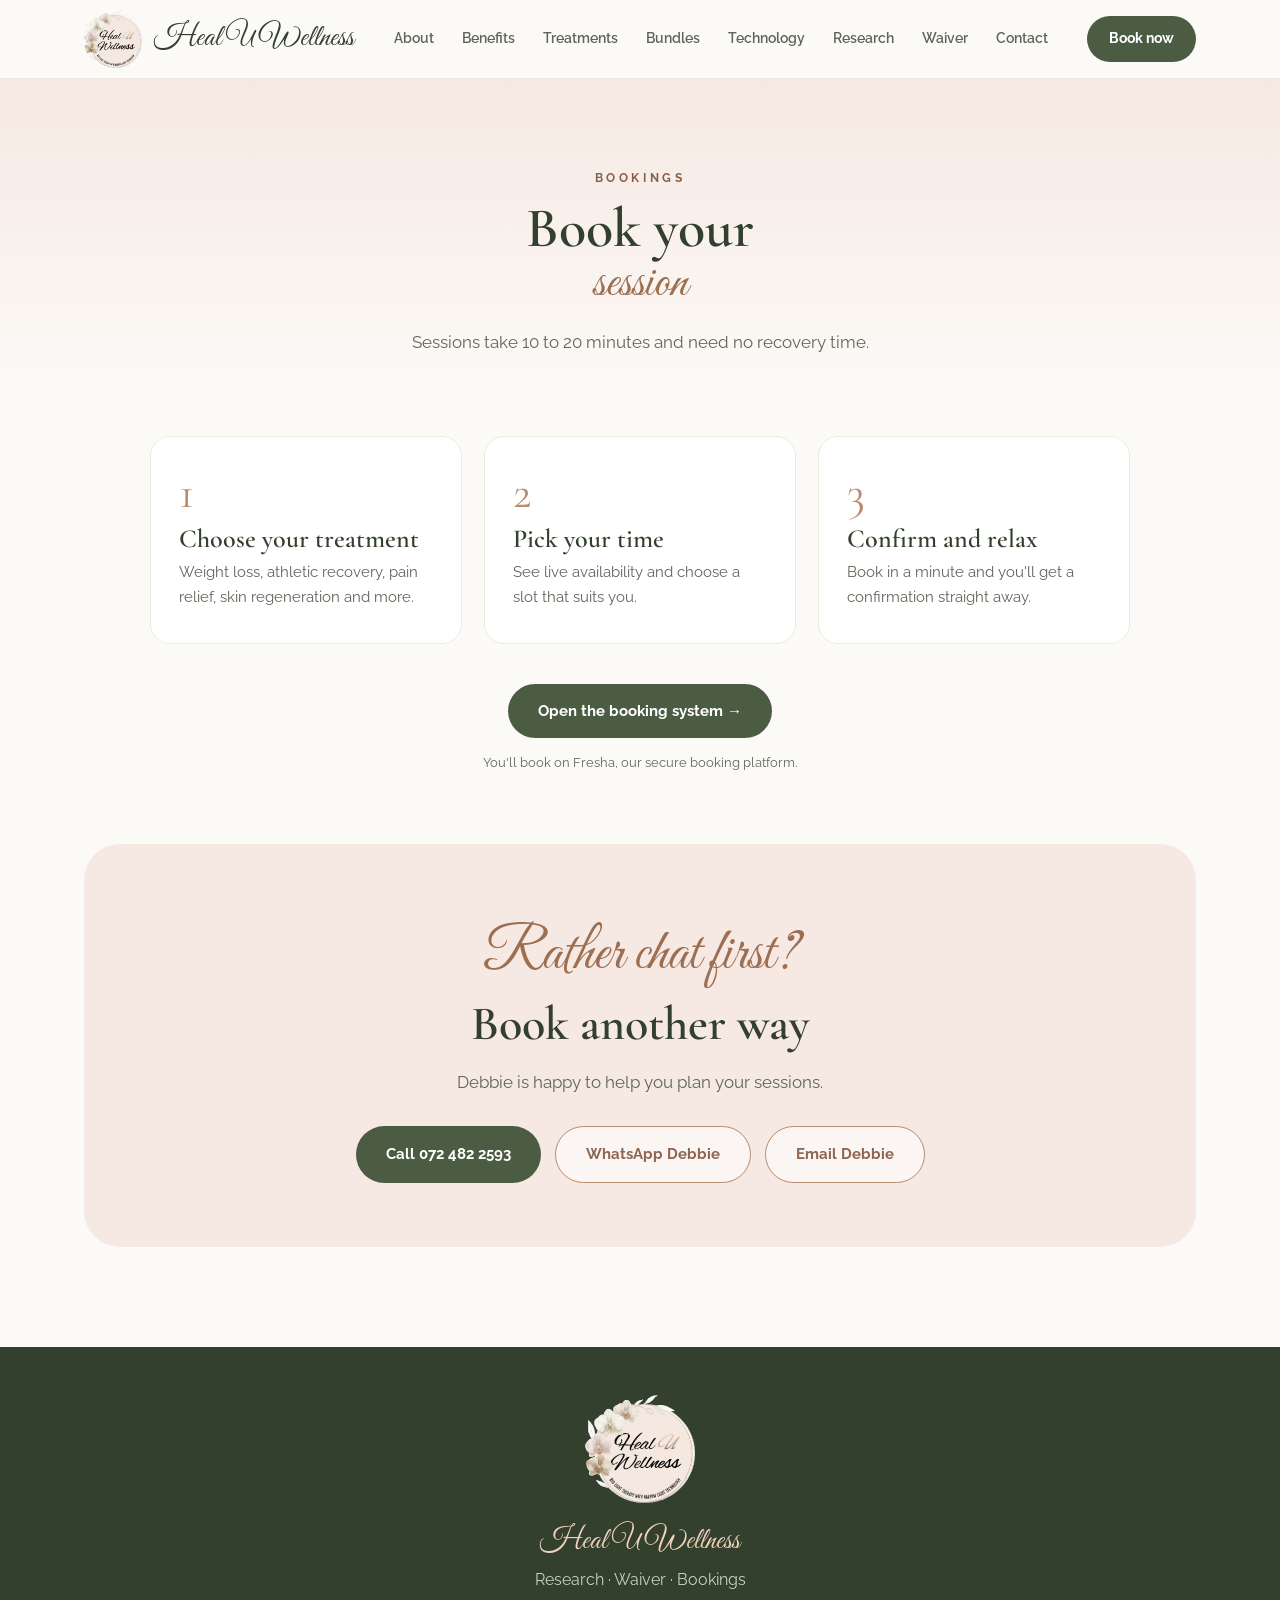
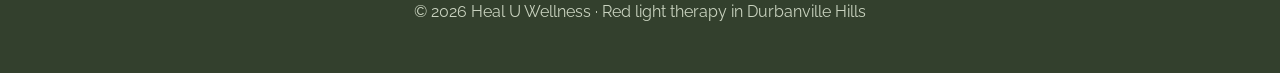
==== commit 3d72fa35: "Accessibility pass on all four pages - Rose-gold text darkened to readable contrast (4.5:1 small, 3:" ====
--- a/booking.html
+++ b/booking.html
@@ -36,7 +36,7 @@
   <style>
 :root{
   --sage:#7A8E6D; --sage-deep:#4B5C42; --sage-ink:#33402D; --sage-soft:#E8EDE2; --sage-mist:#F3F6EF;
-  --blush:#F6E8E2; --blush-deep:#EBD3CA; --rose:#B98C6E; --rose-dark:#8E6650;
+  --blush:#F6E8E2; --blush-deep:#EBD3CA; --rose:#B98C6E; --rose-text:#8A5F45; --rose-script:#9C6F52; --rose-dark:#8E6650;
   --cream:#FCFAF7; --ink:#2F2B2D; --muted:#5F6659; --red:#D9463A;
   --gold: linear-gradient(135deg,#D9B79A 0%,#B98C6E 45%,#8E6650 100%);
 }
@@ -46,8 +46,8 @@
 a{color:inherit;text-decoration:none}
 .wrap{max-width:1160px;margin:0 auto;padding:0 24px}
 h1,h2,h3{font-family:'Cormorant Garamond',serif;color:var(--sage-ink);line-height:1.1;font-weight:600}
-.script{font-family:'Great Vibes',cursive;font-weight:400;color:var(--rose);}
-.eyebrow{font-size:12px;letter-spacing:.3em;text-transform:uppercase;font-weight:700;color:var(--rose)}
+.script{font-family:'Great Vibes',cursive;font-weight:400;color:var(--rose-script);}
+.eyebrow{font-size:12px;letter-spacing:.3em;text-transform:uppercase;font-weight:700;color:var(--rose-text)}
 .btn{display:inline-flex;align-items:center;gap:8px;padding:15px 30px;border-radius:999px;font-weight:700;font-size:15px;transition:transform .2s,box-shadow .2s}
 .btn:hover{transform:translateY(-2px)}
 .btn-primary{background:var(--sage-deep);color:#fff}
@@ -163,7 +163,7 @@
 /* treatment finder */
 .finder{background:var(--sage-mist)}
 .quiz{max-width:760px;margin:44px auto 0;background:#fff;border-radius:24px;border:1px solid var(--sage-soft);padding:40px;min-height:330px;position:relative}
-.quiz .step{font-size:12px;font-weight:700;letter-spacing:.2em;text-transform:uppercase;color:var(--rose)}
+.quiz .step{font-size:12px;font-weight:700;letter-spacing:.2em;text-transform:uppercase;color:var(--rose-text)}
 .quiz h3{font-size:32px;margin:8px 0 24px}
 .opts{display:grid;grid-template-columns:repeat(2,1fr);gap:12px}
 .opt{font:inherit;text-align:left;padding:16px 20px;border-radius:16px;border:1.5px solid var(--sage-soft);background:var(--cream);color:var(--sage-ink);font-weight:600;font-size:15px;cursor:pointer;transition:border-color .2s,background .2s,transform .2s}
@@ -192,7 +192,7 @@
 .meet .portrait img{width:100%;height:auto;aspect-ratio:4/5;object-fit:cover;border-radius:220px 220px 24px 24px;display:block}
 .meet .portrait::before{content:'';position:absolute;inset:-18px 18px 18px -18px;border:1.5px solid var(--rose);border-radius:220px 220px 24px 24px;opacity:.5;z-index:-1}
 .meet h2{text-align:left}
-.meet .script-hi{font-family:'Great Vibes';font-size:44px;color:var(--rose);line-height:1}
+.meet .script-hi{font-family:'Great Vibes';font-size:44px;color:var(--rose-script);line-height:1}
 .meet p{color:var(--muted);font-size:16.5px;line-height:1.8;margin:0 0 16px}
 .meet .sig{font-family:'Great Vibes';font-size:38px;color:var(--sage-deep);margin-top:6px}
 .meet .rule{margin:18px 0 24px}
@@ -263,30 +263,43 @@
 .rcard li svg{flex:none;margin-top:3px;color:var(--rose)}
 .note{max-width:760px;margin:40px auto 0;text-align:center;font-size:13px;color:var(--muted)}
 @media (max-width:900px){.steps,.rgrid{grid-template-columns:1fr}.page-head{padding:60px 0 30px}.page-head h1{font-size:42px}.page-head h1 .script{font-size:40px}}
+
+/* accessibility */
+.sr-only{position:absolute;width:1px;height:1px;padding:0;margin:-1px;overflow:hidden;clip:rect(0,0,0,0);white-space:nowrap;border:0}
+.skip{position:absolute;left:16px;top:-60px;z-index:100;background:var(--sage-ink);color:#fff;padding:12px 18px;border-radius:12px;font-weight:700;font-size:14px}
+.skip:focus{top:12px}
+a:focus-visible,button:focus-visible,input:focus-visible,textarea:focus-visible,iframe:focus-visible,[tabindex]:focus-visible{outline:3px solid var(--sage-deep);outline-offset:3px}
+.tech a:focus-visible,.strip a:focus-visible{outline-color:#F0D2BA}
 </style>
 </head>
 <body id="top">
-<nav><div class="wrap">
-  <a class="brand" href="index.html#top"><img src="heal-u-wellness-logo-round.webp" alt="Heal U Wellness"><span>Heal U Wellness</span></a>
-  <ul><li><a href="index.html#about">About</a></li><li><a href="index.html#benefits">Benefits</a></li><li><a href="index.html#treatments">Treatments</a></li><li><a href="index.html#bundles">Bundles</a></li><li><a href="index.html#technology">Technology</a></li><li><a href="research.html">Research</a></li><li><a href="waiver.html">Waiver</a></li><li><a href="index.html#contact">Contact</a></li></ul>
-  <div class="nav-end"><a class="btn btn-primary" href="https://www.fresha.com/book-now/heal-u-wellness-oq3bak8i/all-offer?share=true&amp;pId=2724512" target="_blank" rel="noopener">Book now</a><button class="menu-btn" aria-label="Menu" aria-expanded="false"><svg width="22" height="22" viewBox="0 0 24 24" fill="none" stroke="currentColor" stroke-width="1.8" stroke-linecap="round"><path d="M4 7h16M4 12h16M4 17h16"/></svg></button></div>
+<a class="skip" href="#main">Skip to content</a>
+<nav aria-label="Main"><div class="wrap">
+  <a class="brand" href="index.html#top"><img src="heal-u-wellness-logo-round.webp" alt="Heal U Wellness"><span aria-hidden="true">Heal U Wellness</span></a>
+  <ul id="nav-menu"><li><a href="index.html#about">About</a></li><li><a href="index.html#benefits">Benefits</a></li><li><a href="index.html#treatments">Treatments</a></li><li><a href="index.html#bundles">Bundles</a></li><li><a href="index.html#technology">Technology</a></li><li><a href="research.html">Research</a></li><li><a href="waiver.html">Waiver</a></li><li><a href="index.html#contact">Contact</a></li></ul>
+  <div class="nav-end"><a class="btn btn-primary" href="https://www.fresha.com/book-now/heal-u-wellness-oq3bak8i/all-offer?share=true&amp;pId=2724512" target="_blank" rel="noopener">Book now<span class="sr-only"> (opens in a new tab)</span></a><button class="menu-btn" aria-label="Menu" aria-expanded="false" aria-controls="nav-menu"><svg aria-hidden="true" focusable="false" width="22" height="22" viewBox="0 0 24 24" fill="none" stroke="currentColor" stroke-width="1.8" stroke-linecap="round"><path d="M4 7h16M4 12h16M4 17h16"/></svg></button></div>
 </div></nav>
-<header class="page-head"><div class="wrap"><div class="eyebrow">Bookings</div><h1>Book your <span class="script">session</span></h1><p class="sub">Sessions take 10 to 20 minutes and need no recovery time.</p></div></header>
-<main class="inner"><div class="wrap">
+<main id="main">
+<div class="page-head"><div class="wrap"><div class="eyebrow">Bookings</div><h1>Book your <span class="script">session</span></h1><p class="sub">Sessions take 10 to 20 minutes and need no recovery time.</p></div></div>
+<div class="inner"><div class="wrap">
+<h2 class="sr-only">How booking works</h2>
 <div class="steps"><div class="step"><div class="n">1</div><h3>Choose your treatment</h3><p>Weight loss, athletic recovery, pain relief, skin regeneration and more.</p></div><div class="step"><div class="n">2</div><h3>Pick your time</h3><p>See live availability and choose a slot that suits you.</p></div><div class="step"><div class="n">3</div><h3>Confirm and relax</h3><p>Book in a minute and you'll get a confirmation straight away.</p></div></div>
-<div class="go"><a class="btn btn-primary" href="https://www.fresha.com/book-now/heal-u-wellness-oq3bak8i/all-offer?share=true&amp;pId=2724512" target="_blank" rel="noopener">Open the booking system →</a><p class="fine">You'll book on Fresha, our secure booking platform.</p></div>
+<div class="go"><a class="btn btn-primary" href="https://www.fresha.com/book-now/heal-u-wellness-oq3bak8i/all-offer?share=true&amp;pId=2724512" target="_blank" rel="noopener">Open the booking system →<span class="sr-only"> (opens in a new tab)</span></a><p class="fine">You'll book on Fresha, our secure booking platform.</p></div>
 <section class="book" style="padding:0"><div class="panel">
   <span class="script">Rather chat first?</span>
   <h2>Book another way</h2>
   <p class="sub">Debbie is happy to help you plan your sessions.</p>
-  <div class="ctas"><a class="btn btn-primary" href="tel:+27724822593">Call 072 482 2593</a><a class="btn btn-ghost" href="https://wa.me/27724822593" target="_blank" rel="noopener">WhatsApp Debbie</a><a class="btn btn-ghost" href="mailto:Debbie@healuwellness.co.za">Email Debbie</a></div>
+  <div class="ctas"><a class="btn btn-primary" href="tel:+27724822593">Call 072 482 2593</a><a class="btn btn-ghost" href="https://wa.me/27724822593" target="_blank" rel="noopener">WhatsApp Debbie<span class="sr-only"> (opens in a new tab)</span></a><a class="btn btn-ghost" href="mailto:Debbie@healuwellness.co.za">Email Debbie</a></div>
 </div></section>
-</div></main>
+</div></div>
+</main>
 <footer><img src="heal-u-wellness-logo-round.webp" alt=""><div class="script">Heal U Wellness</div><p class="flinks"><a href="research.html">Research</a> · <a href="waiver.html">Waiver</a> · <a href="booking.html">Bookings</a></p><p>© 2026 Heal U Wellness · Red light therapy in Durbanville Hills</p></footer>
 <script>
 const menuBtn = document.querySelector('.menu-btn'), menu = document.querySelector('nav ul');
 menuBtn.addEventListener('click', () => menuBtn.setAttribute('aria-expanded', menu.classList.toggle('open')));
-menu.addEventListener('click', e => { if (e.target.closest('a')) { menu.classList.remove('open'); menuBtn.setAttribute('aria-expanded', false); } });
+const closeMenu = () => { menu.classList.remove('open'); menuBtn.setAttribute('aria-expanded', false); };
+menu.addEventListener('click', e => { if (e.target.closest('a')) closeMenu(); });
+document.addEventListener('keydown', e => { if (e.key === 'Escape' && menu.classList.contains('open')) { closeMenu(); menuBtn.focus(); } });
 </script>
 </body>
 </html>
